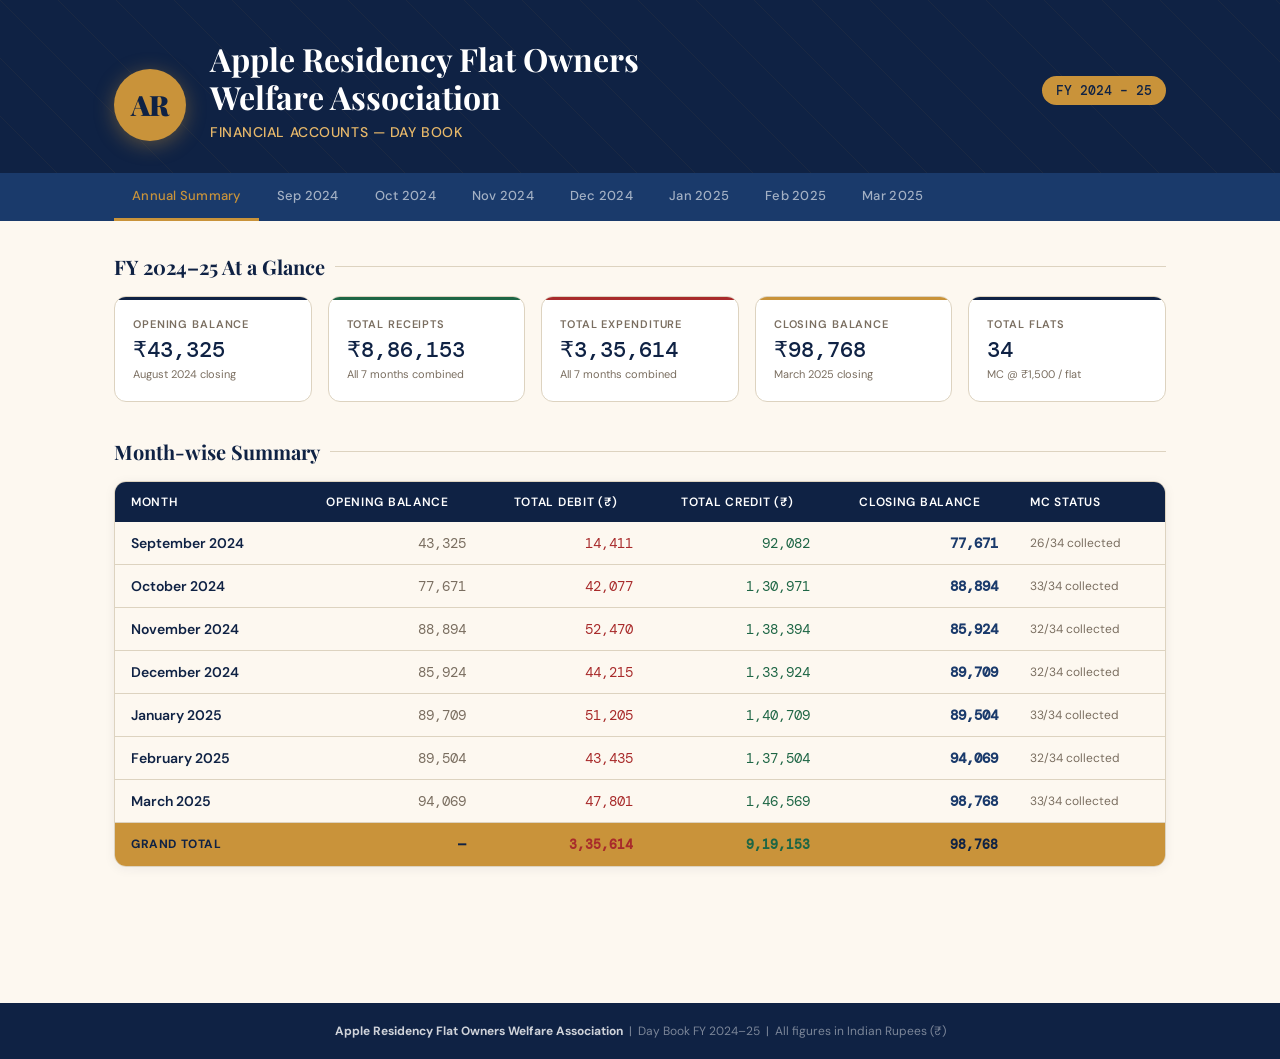
==== daybook.html @ c6ed5d0d "Add files via upload" ====
<!DOCTYPE html>
<html lang="en">
<head>
<meta charset="UTF-8"/>
<meta name="viewport" content="width=device-width, initial-scale=1.0"/>
<title>Apple Residency — Accounts FY 2024–25</title>
<link href="https://fonts.googleapis.com/css2?family=Playfair+Display:wght@700;900&family=DM+Sans:wght@300;400;500;600&family=DM+Mono:wght@400;500&display=swap" rel="stylesheet"/>
<style>
  :root {
    --navy:    #0f2244;
    --navy2:   #1a3a6b;
    --gold:    #c9933a;
    --gold2:   #e8b96a;
    --cream:   #fdf8f0;
    --cream2:  #f5ede0;
    --green:   #1e6645;
    --green-l: #e8f5ee;
    --red:     #a82b2b;
    --red-l:   #fdf0f0;
    --grey:    #f7f5f1;
    --border:  #ddd3c0;
    --text:    #1a1410;
    --muted:   #7a6e60;
  }

  *, *::before, *::after { box-sizing: border-box; margin: 0; padding: 0; }

  body {
    font-family: 'DM Sans', sans-serif;
    background: var(--cream);
    color: var(--text);
    min-height: 100vh;
  }

  /* ── HEADER ── */
  header {
    background: var(--navy);
    padding: 0;
    position: relative;
    overflow: hidden;
  }
  header::before {
    content: '';
    position: absolute; inset: 0;
    background: repeating-linear-gradient(
      45deg,
      transparent, transparent 40px,
      rgba(201,147,58,.06) 40px, rgba(201,147,58,.06) 41px
    );
  }
  .header-inner {
    max-width: 1100px;
    margin: 0 auto;
    padding: 40px 24px 32px;
    position: relative;
    display: flex;
    align-items: flex-end;
    gap: 24px;
  }
  .logo-badge {
    width: 72px; height: 72px; flex-shrink: 0;
    background: var(--gold);
    border-radius: 50%;
    display: flex; align-items: center; justify-content: center;
    font-family: 'Playfair Display', serif;
    font-size: 28px; font-weight: 900;
    color: var(--navy);
    box-shadow: 0 4px 20px rgba(201,147,58,.4);
  }
  .header-text h1 {
    font-family: 'Playfair Display', serif;
    font-size: clamp(20px, 4vw, 32px);
    font-weight: 700;
    color: #fff;
    line-height: 1.2;
  }
  .header-text p {
    color: var(--gold2);
    font-size: 14px;
    font-weight: 500;
    margin-top: 6px;
    letter-spacing: .04em;
    text-transform: uppercase;
  }
  .fy-tag {
    margin-left: auto;
    background: var(--gold);
    color: var(--navy);
    font-family: 'DM Mono', monospace;
    font-size: 13px; font-weight: 500;
    padding: 6px 14px;
    border-radius: 20px;
    white-space: nowrap;
    align-self: center;
  }

  /* ── NAV TABS ── */
  .tab-bar {
    background: var(--navy2);
    overflow-x: auto;
    scrollbar-width: none;
  }
  .tab-bar::-webkit-scrollbar { display: none; }
  .tab-nav {
    max-width: 1100px;
    margin: 0 auto;
    display: flex;
    padding: 0 24px;
    gap: 0;
  }
  .tab-btn {
    font-family: 'DM Sans', sans-serif;
    font-size: 13px; font-weight: 500;
    color: rgba(255,255,255,.6);
    background: none; border: none;
    padding: 14px 18px;
    cursor: pointer;
    white-space: nowrap;
    border-bottom: 3px solid transparent;
    transition: color .2s, border-color .2s;
    letter-spacing: .02em;
  }
  .tab-btn:hover { color: var(--gold2); }
  .tab-btn.active { color: var(--gold); border-bottom-color: var(--gold); }

  /* ── MAIN CONTENT ── */
  main { max-width: 1100px; margin: 0 auto; padding: 32px 24px 60px; }

  /* ── SUMMARY CARDS ── */
  .summary-section { margin-bottom: 36px; }
  .summary-section h2 {
    font-family: 'Playfair Display', serif;
    font-size: 20px; color: var(--navy);
    margin-bottom: 16px;
    display: flex; align-items: center; gap: 10px;
  }
  .summary-section h2::after {
    content: ''; flex: 1; height: 1px; background: var(--border);
  }
  .cards {
    display: grid;
    grid-template-columns: repeat(auto-fit, minmax(180px, 1fr));
    gap: 16px;
  }
  .card {
    background: #fff;
    border: 1px solid var(--border);
    border-radius: 12px;
    padding: 20px 18px;
    position: relative;
    overflow: hidden;
    transition: transform .2s, box-shadow .2s;
  }
  .card:hover { transform: translateY(-2px); box-shadow: 0 8px 24px rgba(15,34,68,.1); }
  .card::before {
    content: '';
    position: absolute; top: 0; left: 0; right: 0;
    height: 3px;
  }
  .card.c-navy::before  { background: var(--navy); }
  .card.c-gold::before  { background: var(--gold); }
  .card.c-green::before { background: var(--green); }
  .card.c-red::before   { background: var(--red); }
  .card-label {
    font-size: 11px; font-weight: 600; letter-spacing: .08em;
    text-transform: uppercase; color: var(--muted);
    margin-bottom: 8px;
  }
  .card-value {
    font-family: 'DM Mono', monospace;
    font-size: 22px; font-weight: 500;
    color: var(--navy);
    line-height: 1;
  }
  .card-sub {
    font-size: 11px; color: var(--muted); margin-top: 6px;
  }

  /* ── MONTH TABLE SECTION ── */
  .month-section { display: none; }
  .month-section.active { display: block; }

  .month-header {
    display: flex; align-items: center; justify-content: space-between;
    flex-wrap: wrap; gap: 12px;
    margin-bottom: 20px;
  }
  .month-header h2 {
    font-family: 'Playfair Display', serif;
    font-size: 22px; color: var(--navy);
  }
  .month-badges { display: flex; gap: 8px; flex-wrap: wrap; }
  .badge {
    font-size: 11px; font-weight: 600; padding: 4px 10px;
    border-radius: 20px; letter-spacing: .04em;
  }
  .badge-green { background: var(--green-l); color: var(--green); }
  .badge-red   { background: var(--red-l);   color: var(--red); }
  .badge-navy  { background: #e8eef8;        color: var(--navy2); }

  /* ── TABLE ── */
  .table-wrap {
    overflow-x: auto;
    border-radius: 12px;
    border: 1px solid var(--border);
    box-shadow: 0 2px 12px rgba(15,34,68,.06);
  }
  table {
    width: 100%; border-collapse: collapse;
    font-size: 13.5px;
  }
  thead tr {
    background: var(--navy);
    color: #fff;
  }
  thead th {
    padding: 12px 14px;
    font-weight: 600; font-size: 12px;
    letter-spacing: .05em; text-transform: uppercase;
    white-space: nowrap;
  }
  thead th:first-child { border-radius: 0; }
  tbody tr { border-bottom: 1px solid var(--border); transition: background .15s; }
  tbody tr:hover { background: var(--grey); }
  tbody tr:last-child { border-bottom: none; }
  tbody td { padding: 10px 14px; vertical-align: middle; }

  .td-date {
    font-family: 'DM Mono', monospace;
    font-size: 12px; color: var(--muted); white-space: nowrap;
  }
  .td-desc { color: var(--text); line-height: 1.4; }
  .td-desc.opening { font-weight: 600; color: var(--navy2); }
  .td-debit  { font-family: 'DM Mono', monospace; color: var(--red);   text-align: right; white-space: nowrap; }
  .td-credit { font-family: 'DM Mono', monospace; color: var(--green); text-align: right; white-space: nowrap; }
  .td-bal    { font-family: 'DM Mono', monospace; font-weight: 600; color: var(--navy); text-align: right; white-space: nowrap; }
  .td-rem    { font-size: 12px; color: var(--muted); }

  .row-opening { background: #eef3fb !important; }
  .row-alt     { background: var(--grey); }

  tfoot tr { background: var(--navy); color: #fff; }
  tfoot td {
    padding: 12px 14px;
    font-weight: 700; font-size: 13px;
    font-family: 'DM Mono', monospace;
    text-align: right;
  }
  tfoot td:first-child { text-align: left; font-family: 'DM Sans', sans-serif; font-size: 12px; letter-spacing: .05em; text-transform: uppercase; }
  tfoot td.tot-debit  { color: #ffb3b3; }
  tfoot td.tot-credit { color: #a8f0c6; }
  tfoot td.tot-bal    { color: var(--gold2); }

  /* ── CLOSING BALANCE PILL ── */
  .closing-strip {
    margin-top: 12px;
    background: var(--navy2);
    border-radius: 10px;
    padding: 14px 20px;
    display: flex; align-items: center; justify-content: space-between;
    flex-wrap: wrap; gap: 10px;
    color: #fff; font-size: 14px; font-weight: 500;
  }
  .closing-strip .amt {
    font-family: 'DM Mono', monospace;
    font-size: 20px; font-weight: 600;
    color: var(--gold2);
  }
  .closing-strip .remarks {
    font-size: 12px; color: rgba(255,255,255,.6);
    max-width: 500px;
  }

  /* ── ANNUAL SUMMARY TABLE ── */
  .summary-table-wrap {
    overflow-x: auto;
    border-radius: 12px;
    border: 1px solid var(--border);
    box-shadow: 0 2px 12px rgba(15,34,68,.06);
    margin-top: 8px;
  }
  .summary-table { width: 100%; border-collapse: collapse; font-size: 14px; }
  .summary-table thead tr { background: var(--navy); color: #fff; }
  .summary-table thead th { padding: 12px 16px; font-size: 12px; letter-spacing: .06em; text-transform: uppercase; white-space: nowrap; }
  .summary-table tbody tr { border-bottom: 1px solid var(--border); }
  .summary-table tbody tr:hover { background: var(--grey); }
  .summary-table tbody td { padding: 12px 16px; }
  .summary-table tfoot tr { background: var(--gold); }
  .summary-table tfoot td { padding: 13px 16px; font-weight: 700; color: var(--navy); font-family: 'DM Mono', monospace; }
  .summary-table tfoot td:first-child { font-family: 'DM Sans', sans-serif; }
  .mn { font-weight: 600; color: var(--navy); }
  .mo { font-family: 'DM Mono', monospace; color: var(--muted); text-align: right; }
  .md { font-family: 'DM Mono', monospace; color: var(--red);   text-align: right; }
  .mc { font-family: 'DM Mono', monospace; color: var(--green); text-align: right; }
  .mb { font-family: 'DM Mono', monospace; font-weight: 700; color: var(--navy2); text-align: right; }

  /* ── FOOTER ── */
  footer {
    background: var(--navy);
    color: rgba(255,255,255,.45);
    text-align: center;
    font-size: 12px;
    padding: 20px;
    margin-top: 40px;
  }
  footer strong { color: rgba(255,255,255,.8); }

  @media (max-width: 600px) {
    .header-inner { flex-wrap: wrap; }
    .fy-tag { margin-left: 0; }
    thead th, tbody td { font-size: 12px; padding: 8px 10px; }
  }
</style>
</head>
<body>

<!-- HEADER -->
<header>
  <div class="header-inner">
    <div class="logo-badge">AR</div>
    <div class="header-text">
      <h1>Apple Residency Flat Owners<br>Welfare Association</h1>
      <p>Financial Accounts — Day Book</p>
    </div>
    <div class="fy-tag">FY 2024 – 25</div>
  </div>
</header>

<!-- TAB BAR -->
<div class="tab-bar">
  <div class="tab-nav">
    <button class="tab-btn active" onclick="showTab('summary')">Annual Summary</button>
    <button class="tab-btn" onclick="showTab('sep')">Sep 2024</button>
    <button class="tab-btn" onclick="showTab('oct')">Oct 2024</button>
    <button class="tab-btn" onclick="showTab('nov')">Nov 2024</button>
    <button class="tab-btn" onclick="showTab('dec')">Dec 2024</button>
    <button class="tab-btn" onclick="showTab('jan')">Jan 2025</button>
    <button class="tab-btn" onclick="showTab('feb')">Feb 2025</button>
    <button class="tab-btn" onclick="showTab('mar')">Mar 2025</button>
  </div>
</div>

<main>

<!-- ═══════════════════ ANNUAL SUMMARY TAB ═══════════════════ -->
<div id="tab-summary" class="month-section active">

  <div class="summary-section">
    <h2>FY 2024–25 At a Glance</h2>
    <div class="cards">
      <div class="card c-navy">
        <div class="card-label">Opening Balance</div>
        <div class="card-value">₹43,325</div>
        <div class="card-sub">August 2024 closing</div>
      </div>
      <div class="card c-green">
        <div class="card-label">Total Receipts</div>
        <div class="card-value">₹8,86,153</div>
        <div class="card-sub">All 7 months combined</div>
      </div>
      <div class="card c-red">
        <div class="card-label">Total Expenditure</div>
        <div class="card-value">₹3,35,614</div>
        <div class="card-sub">All 7 months combined</div>
      </div>
      <div class="card c-gold">
        <div class="card-label">Closing Balance</div>
        <div class="card-value">₹98,768</div>
        <div class="card-sub">March 2025 closing</div>
      </div>
      <div class="card c-navy">
        <div class="card-label">Total Flats</div>
        <div class="card-value">34</div>
        <div class="card-sub">MC @ ₹1,500 / flat</div>
      </div>
    </div>
  </div>

  <div class="summary-section">
    <h2>Month-wise Summary</h2>
    <div class="summary-table-wrap">
      <table class="summary-table">
        <thead>
          <tr>
            <th style="text-align:left">Month</th>
            <th>Opening Balance</th>
            <th>Total Debit (₹)</th>
            <th>Total Credit (₹)</th>
            <th>Closing Balance</th>
            <th style="text-align:left">MC Status</th>
          </tr>
        </thead>
        <tbody>
          <tr><td class="mn">September 2024</td><td class="mo">43,325</td><td class="md">14,411</td><td class="mc">92,082</td><td class="mb">77,671</td><td style="font-size:12px;color:var(--muted)">26/34 collected</td></tr>
          <tr><td class="mn">October 2024</td>  <td class="mo">77,671</td><td class="md">42,077</td><td class="mc">1,30,971</td><td class="mb">88,894</td><td style="font-size:12px;color:var(--muted)">33/34 collected</td></tr>
          <tr><td class="mn">November 2024</td> <td class="mo">88,894</td><td class="md">52,470</td><td class="mc">1,38,394</td><td class="mb">85,924</td><td style="font-size:12px;color:var(--muted)">32/34 collected</td></tr>
          <tr><td class="mn">December 2024</td> <td class="mo">85,924</td><td class="md">44,215</td><td class="mc">1,33,924</td><td class="mb">89,709</td><td style="font-size:12px;color:var(--muted)">32/34 collected</td></tr>
          <tr><td class="mn">January 2025</td>  <td class="mo">89,709</td><td class="md">51,205</td><td class="mc">1,40,709</td><td class="mb">89,504</td><td style="font-size:12px;color:var(--muted)">33/34 collected</td></tr>
          <tr><td class="mn">February 2025</td> <td class="mo">89,504</td><td class="md">43,435</td><td class="mc">1,37,504</td><td class="mb">94,069</td><td style="font-size:12px;color:var(--muted)">32/34 collected</td></tr>
          <tr><td class="mn">March 2025</td>    <td class="mo">94,069</td><td class="md">47,801</td><td class="mc">1,46,569</td><td class="mb">98,768</td><td style="font-size:12px;color:var(--muted)">33/34 collected</td></tr>
        </tbody>
        <tfoot>
          <tr>
            <td style="font-family:'DM Sans',sans-serif;font-weight:700;color:var(--navy)">Grand Total</td>
            <td style="text-align:right">—</td>
            <td style="text-align:right;color:var(--red)">3,35,614</td>
            <td style="text-align:right;color:var(--green)">9,19,153</td>
            <td style="text-align:right;color:var(--navy)">98,768</td>
            <td></td>
          </tr>
        </tfoot>
      </table>
    </div>
  </div>
</div>

<!-- ═══════════════════ SEPTEMBER 2024 ═══════════════════ -->
<div id="tab-sep" class="month-section">
  <div class="month-header">
    <h2>September 2024</h2>
    <div class="month-badges">
      <span class="badge badge-navy">34 Flats</span>
      <span class="badge badge-green">MC Collected: 26</span>
      <span class="badge badge-red">Pending: A1, B5, G4</span>
    </div>
  </div>
  <div class="table-wrap"><table>
    <thead><tr><th>Date</th><th style="text-align:left">Description</th><th>Debit (₹)</th><th>Credit (₹)</th><th>Balance (₹)</th><th style="text-align:left">Remarks</th></tr></thead>
    <tbody>
      <tr class="row-opening"><td class="td-date">—</td><td class="td-desc opening">Aug 24 Closing &amp; Sep 24 Opening Balance</td><td class="td-debit">—</td><td class="td-credit">43,325</td><td class="td-bal">43,325</td><td class="td-rem">Opening b/f</td></tr>
      <tr><td class="td-date">04-Sep-24</td><td class="td-desc">SEPT.24 MC Collected — 26 Flats × ₹1,500</td><td class="td-debit">—</td><td class="td-credit">39,000</td><td class="td-bal">82,325</td><td class="td-rem">MC Collection</td></tr>
      <tr class="row-alt"><td class="td-date">05-Sep-24</td><td class="td-desc">Apartment cleaning maid salary paid</td><td class="td-debit">600</td><td class="td-credit">—</td><td class="td-bal">81,725</td><td class="td-rem"></td></tr>
      <tr><td class="td-date">13-Sep-24</td><td class="td-desc">Apartment cleaning maid salary paid</td><td class="td-debit">600</td><td class="td-credit">—</td><td class="td-bal">81,125</td><td class="td-rem"></td></tr>
      <tr class="row-alt"><td class="td-date">13-Sep-24</td><td class="td-desc">Cleaning materials purchased bill</td><td class="td-debit">126</td><td class="td-credit">—</td><td class="td-bal">80,999</td><td class="td-rem"></td></tr>
      <tr><td class="td-date">15-Sep-24</td><td class="td-desc">Stationary items purchased bill</td><td class="td-debit">66</td><td class="td-credit">—</td><td class="td-bal">80,933</td><td class="td-rem"></td></tr>
      <tr class="row-alt"><td class="td-date">15-Sep-24</td><td class="td-desc">Water Tank (sump) cleaning work exp</td><td class="td-debit">2,800</td><td class="td-credit">—</td><td class="td-bal">78,133</td><td class="td-rem"></td></tr>
      <tr><td class="td-date">17-Sep-24</td><td class="td-desc">LIFT — AMC from A1-Shahana receipt</td><td class="td-debit">—</td><td class="td-credit">1,200</td><td class="td-bal">79,333</td><td class="td-rem">Receipt</td></tr>
      <tr class="row-alt"><td class="td-date">18-Sep-24</td><td class="td-desc">Cleaning materials purchased bill</td><td class="td-debit">762</td><td class="td-credit">—</td><td class="td-bal">78,571</td><td class="td-rem"></td></tr>
      <tr><td class="td-date">23-Sep-24</td><td class="td-desc">Apartment cleaning maid salary paid</td><td class="td-debit">600</td><td class="td-credit">—</td><td class="td-bal">77,971</td><td class="td-rem"></td></tr>
      <tr class="row-alt"><td class="td-date">25-Sep-24</td><td class="td-desc">Stationary items purchased bill</td><td class="td-debit">300</td><td class="td-credit">—</td><td class="td-bal">77,671</td><td class="td-rem"></td></tr>
      <tr><td class="td-date">25-Sep-24</td><td class="td-desc">Common EB charges paid by Balaguru</td><td class="td-debit">8,557</td><td class="td-credit">—</td><td class="td-bal">69,114</td><td class="td-rem">EB Bill</td></tr>
      <tr class="row-alt"><td class="td-date">25-Sep-24</td><td class="td-desc">Amount credited through Balaguru (EB bill)</td><td class="td-debit">—</td><td class="td-credit">8,557</td><td class="td-bal">77,671</td><td class="td-rem">Adjustment</td></tr>
    </tbody>
    <tfoot><tr><td>Total</td><td></td><td class="tot-debit">14,411</td><td class="tot-credit">92,082</td><td class="tot-bal">77,671</td><td></td></tr></tfoot>
  </table></div>
  <div class="closing-strip">
    <div><span>Closing Balance — September 2024</span><br><span class="remarks">Balaguru controls 5 flats (adjusted). MC pending: A1-Siddiqui Shahanz, B5-Balraj, G4-Siva</span></div>
    <div class="amt">₹77,671</div>
  </div>
</div>

<!-- ═══════════════════ OCTOBER 2024 ═══════════════════ -->
<div id="tab-oct" class="month-section">
  <div class="month-header">
    <h2>October 2024</h2>
    <div class="month-badges">
      <span class="badge badge-navy">34 Flats</span>
      <span class="badge badge-green">MC Collected: 33</span>
      <span class="badge badge-red">Pending: B5-Balraj</span>
    </div>
  </div>
  <div class="table-wrap"><table>
    <thead><tr><th>Date</th><th style="text-align:left">Description</th><th>Debit (₹)</th><th>Credit (₹)</th><th>Balance (₹)</th><th style="text-align:left">Remarks</th></tr></thead>
    <tbody>
      <tr class="row-opening"><td class="td-date">—</td><td class="td-desc opening">Sep 24 Closing &amp; Oct 24 Opening Balance</td><td class="td-debit">—</td><td class="td-credit">77,671</td><td class="td-bal">77,671</td><td class="td-rem">Opening b/f</td></tr>
      <tr><td class="td-date">28-Sep-24</td><td class="td-desc">A1-Shahanaz Bal MC 800+1500+1500</td><td class="td-debit">—</td><td class="td-credit">3,800</td><td class="td-bal">81,471</td><td class="td-rem">Balance + Oct MC</td></tr>
      <tr class="row-alt"><td class="td-date">28-Sep-24</td><td class="td-desc">Cleaning Maid salary (weekly)</td><td class="td-debit">600</td><td class="td-credit">—</td><td class="td-bal">80,871</td><td></td></tr>
      <tr><td class="td-date">30-Sep-24</td><td class="td-desc">Garbage Cleaning Tips</td><td class="td-debit">600</td><td class="td-credit">—</td><td class="td-bal">80,271</td><td></td></tr>
      <tr class="row-alt"><td class="td-date">03-Oct-24</td><td class="td-desc">Stationary purchase bill</td><td class="td-debit">50</td><td class="td-credit">—</td><td class="td-bal">80,221</td><td></td></tr>
      <tr><td class="td-date">03-Oct-24</td><td class="td-desc">Cleaning Maid salary (weekly)</td><td class="td-debit">600</td><td class="td-credit">—</td><td class="td-bal">79,621</td><td></td></tr>
      <tr class="row-alt"><td class="td-date">04-Oct-24</td><td class="td-desc">Mab Cleaning work</td><td class="td-debit">600</td><td class="td-credit">—</td><td class="td-bal">79,021</td><td></td></tr>
      <tr><td class="td-date">05-Oct-24</td><td class="td-desc">Security salary (OPEN EYE)</td><td class="td-debit">24,780</td><td class="td-credit">—</td><td class="td-bal">54,241</td><td class="td-rem">Sep security</td></tr>
      <tr class="row-alt"><td class="td-date">11-Oct-24</td><td class="td-desc">Cleaning Maid salary (weekly)</td><td class="td-debit">600</td><td class="td-credit">—</td><td class="td-bal">53,641</td><td></td></tr>
      <tr><td class="td-date">11-Oct-24</td><td class="td-desc">Xerox copies bill</td><td class="td-debit">47</td><td class="td-credit">—</td><td class="td-bal">53,594</td><td></td></tr>
      <tr class="row-alt"><td class="td-date">12-Oct-24</td><td class="td-desc">MC — October 24 Collected (33 × ₹1,500)</td><td class="td-debit">—</td><td class="td-credit">49,500</td><td class="td-bal">1,03,094</td><td class="td-rem">MC Collection</td></tr>
      <tr><td class="td-date">15-Oct-24</td><td class="td-desc">Kaveri Water sump cleaning work exp</td><td class="td-debit">2,500</td><td class="td-credit">—</td><td class="td-bal">1,00,594</td><td></td></tr>
      <tr class="row-alt"><td class="td-date">18-Oct-24</td><td class="td-desc">Bonus — Garbage cleaners</td><td class="td-debit">500</td><td class="td-credit">—</td><td class="td-bal">1,00,094</td><td class="td-rem">Diwali bonus</td></tr>
      <tr><td class="td-date">18-Oct-24</td><td class="td-desc">Bonus — Cleaning maid</td><td class="td-debit">500</td><td class="td-credit">—</td><td class="td-bal">99,594</td><td class="td-rem">Diwali bonus</td></tr>
      <tr class="row-alt"><td class="td-date">18-Oct-24</td><td class="td-desc">Bonus — Kavery water metromen</td><td class="td-debit">500</td><td class="td-credit">—</td><td class="td-bal">99,094</td><td class="td-rem">Diwali bonus</td></tr>
      <tr><td class="td-date">18-Oct-24</td><td class="td-desc">Bonus — Security 2 persons</td><td class="td-debit">1,000</td><td class="td-credit">—</td><td class="td-bal">98,094</td><td class="td-rem">Diwali bonus</td></tr>
      <tr class="row-alt"><td class="td-date">18-Oct-24</td><td class="td-desc">Cleaning Maid salary (weekly)</td><td class="td-debit">600</td><td class="td-credit">—</td><td class="td-bal">97,494</td><td></td></tr>
      <tr><td class="td-date">23-Oct-24</td><td class="td-desc">Septic Tank cleaning Lorry charge 4-times</td><td class="td-debit">5,000</td><td class="td-credit">—</td><td class="td-bal">92,494</td><td></td></tr>
      <tr class="row-alt"><td class="td-date">25-Oct-24</td><td class="td-desc">LIFT Battery 4 Nos bill (4 × ₹900)</td><td class="td-debit">3,600</td><td class="td-credit">—</td><td class="td-bal">88,894</td><td></td></tr>
    </tbody>
    <tfoot><tr><td>Total</td><td></td><td class="tot-debit">42,077</td><td class="tot-credit">1,30,971</td><td class="tot-bal">88,894</td><td></td></tr></tfoot>
  </table></div>
  <div class="closing-strip">
    <div><span>Closing Balance — October 2024</span><br><span class="remarks">MC Pending: B5-Balraj only</span></div>
    <div class="amt">₹88,894</div>
  </div>
</div>

<!-- ═══════════════════ NOVEMBER 2024 ═══════════════════ -->
<div id="tab-nov" class="month-section">
  <div class="month-header">
    <h2>November 2024</h2>
    <div class="month-badges">
      <span class="badge badge-navy">34 Flats</span>
      <span class="badge badge-green">MC Collected: 32</span>
      <span class="badge badge-red">Pending: B5-Balraj + 1</span>
    </div>
  </div>
  <div class="table-wrap"><table>
    <thead><tr><th>Date</th><th style="text-align:left">Description</th><th>Debit (₹)</th><th>Credit (₹)</th><th>Balance (₹)</th><th style="text-align:left">Remarks</th></tr></thead>
    <tbody>
      <tr class="row-opening"><td class="td-date">—</td><td class="td-desc opening">Oct 24 Closing &amp; Nov 24 Opening Balance</td><td class="td-debit">—</td><td class="td-credit">88,894</td><td class="td-bal">88,894</td><td class="td-rem">Opening b/f</td></tr>
      <tr><td class="td-date">—</td><td class="td-desc">Generator Service bill</td><td class="td-debit">4,330</td><td class="td-credit">—</td><td class="td-bal">84,564</td><td></td></tr>
      <tr class="row-alt"><td class="td-date">28-Oct-24</td><td class="td-desc">Cleaning work maid salary</td><td class="td-debit">600</td><td class="td-credit">—</td><td class="td-bal">83,964</td><td></td></tr>
      <tr><td class="td-date">29-Oct-24</td><td class="td-desc">Mob Cleaning work</td><td class="td-debit">500</td><td class="td-credit">—</td><td class="td-bal">83,464</td><td></td></tr>
      <tr class="row-alt"><td class="td-date">29-Oct-24</td><td class="td-desc">Water Motor Condenser changing</td><td class="td-debit">800</td><td class="td-credit">—</td><td class="td-bal">82,664</td><td></td></tr>
      <tr><td class="td-date">01-Nov-24</td><td class="td-desc">EB Lineman — EB fault attended tips</td><td class="td-debit">400</td><td class="td-credit">—</td><td class="td-bal">82,264</td><td></td></tr>
      <tr class="row-alt"><td class="td-date">02-Nov-24</td><td class="td-desc">Cleaning work maid salary</td><td class="td-debit">600</td><td class="td-credit">—</td><td class="td-bal">81,664</td><td></td></tr>
      <tr><td class="td-date">07-Nov-24</td><td class="td-desc">MC — NOV 24 Collected (32 flats × ₹1,500)</td><td class="td-debit">—</td><td class="td-credit">49,500</td><td class="td-bal">1,31,164</td><td class="td-rem">MC Collection</td></tr>
      <tr class="row-alt"><td class="td-date">07-Nov-24</td><td class="td-desc">CCTV Adaptor &amp; Labour paid</td><td class="td-debit">1,850</td><td class="td-credit">—</td><td class="td-bal">1,29,314</td><td></td></tr>
      <tr><td class="td-date">08-Nov-24</td><td class="td-desc">Septic Tank Cleaning Lorry charges paid</td><td class="td-debit">5,000</td><td class="td-credit">—</td><td class="td-bal">1,24,314</td><td></td></tr>
      <tr class="row-alt"><td class="td-date">08-Nov-24</td><td class="td-desc">Cleaning work maid salary</td><td class="td-debit">600</td><td class="td-credit">—</td><td class="td-bal">1,23,714</td><td></td></tr>
      <tr><td class="td-date">10-Nov-24</td><td class="td-desc">Garbage Cleaning Metromen</td><td class="td-debit">600</td><td class="td-credit">—</td><td class="td-bal">1,23,114</td><td></td></tr>
      <tr class="row-alt"><td class="td-date">14-Nov-24</td><td class="td-desc">Security service charge (Open Eye)</td><td class="td-debit">24,780</td><td class="td-credit">—</td><td class="td-bal">98,334</td><td class="td-rem">Oct security</td></tr>
      <tr><td class="td-date">15-Nov-24</td><td class="td-desc">Cleaning work maid salary</td><td class="td-debit">600</td><td class="td-credit">—</td><td class="td-bal">97,734</td><td></td></tr>
      <tr class="row-alt"><td class="td-date">16-Nov-24</td><td class="td-desc">LIFT Carpet Purchased</td><td class="td-debit">1,000</td><td class="td-credit">—</td><td class="td-bal">96,734</td><td></td></tr>
      <tr><td class="td-date">20-Nov-24</td><td class="td-desc">Cleaning work maid salary</td><td class="td-debit">600</td><td class="td-credit">—</td><td class="td-bal">96,134</td><td></td></tr>
      <tr class="row-alt"><td class="td-date">20-Nov-24</td><td class="td-desc">Common EB bill paid</td><td class="td-debit">8,210</td><td class="td-credit">—</td><td class="td-bal">87,924</td><td class="td-rem">EB Bill</td></tr>
      <tr><td class="td-date">22-Nov-24</td><td class="td-desc">Apartment Frontside Bushes cleaning exp</td><td class="td-debit">2,000</td><td class="td-credit">—</td><td class="td-bal">85,924</td><td></td></tr>
    </tbody>
    <tfoot><tr><td>Total</td><td></td><td class="tot-debit">52,470</td><td class="tot-credit">1,38,394</td><td class="tot-bal">85,924</td><td></td></tr></tfoot>
  </table></div>
  <div class="closing-strip">
    <div><span>Closing Balance — November 2024</span><br><span class="remarks">MC Pending: B5-Balraj + 1 unidentified flat</span></div>
    <div class="amt">₹85,924</div>
  </div>
</div>

<!-- ═══════════════════ DECEMBER 2024 ═══════════════════ -->
<div id="tab-dec" class="month-section">
  <div class="month-header">
    <h2>December 2024</h2>
    <div class="month-badges">
      <span class="badge badge-navy">34 Flats</span>
      <span class="badge badge-green">MC Collected: 32</span>
      <span class="badge badge-red">Pending: B5-Balraj, G5-Siva</span>
    </div>
  </div>
  <div class="table-wrap"><table>
    <thead><tr><th>Date</th><th style="text-align:left">Description</th><th>Debit (₹)</th><th>Credit (₹)</th><th>Balance (₹)</th><th style="text-align:left">Remarks</th></tr></thead>
    <tbody>
      <tr class="row-opening"><td class="td-date">—</td><td class="td-desc opening">Nov 24 Closing &amp; Dec 24 Opening Balance</td><td class="td-debit">—</td><td class="td-credit">85,924</td><td class="td-bal">85,924</td><td class="td-rem">Opening b/f</td></tr>
      <tr><td class="td-date">29-Nov-24</td><td class="td-desc">Septic Tank cleaning Lorry charges paid</td><td class="td-debit">5,000</td><td class="td-credit">—</td><td class="td-bal">80,924</td><td></td></tr>
      <tr class="row-alt"><td class="td-date">01-Dec-24</td><td class="td-desc">Garbage Cleaning Metromen tips</td><td class="td-debit">600</td><td class="td-credit">—</td><td class="td-bal">80,324</td><td></td></tr>
      <tr><td class="td-date">03-Dec-24</td><td class="td-desc">Cleaning maid weekly salary paid</td><td class="td-debit">600</td><td class="td-credit">—</td><td class="td-bal">79,724</td><td></td></tr>
      <tr class="row-alt"><td class="td-date">05-Dec-24</td><td class="td-desc">Ladder purchased (stock items)</td><td class="td-debit">5,759</td><td class="td-credit">—</td><td class="td-bal">73,965</td><td class="td-rem">Asset purchase</td></tr>
      <tr><td class="td-date">06-Dec-24</td><td class="td-desc">Security staff salary (old)</td><td class="td-debit">17,500</td><td class="td-credit">—</td><td class="td-bal">56,465</td><td class="td-rem">Previous balance</td></tr>
      <tr class="row-alt"><td class="td-date">06-Dec-24</td><td class="td-desc">Sai Pandi Security services</td><td class="td-debit">7,000</td><td class="td-credit">—</td><td class="td-bal">49,465</td><td></td></tr>
      <tr><td class="td-date">07-Dec-24</td><td class="td-desc">Cleaning maid weekly salary paid</td><td class="td-debit">600</td><td class="td-credit">—</td><td class="td-bal">48,865</td><td></td></tr>
      <tr class="row-alt"><td class="td-date">08-Dec-24</td><td class="td-desc">MC — DEC 24 collected (32 × ₹1,500)</td><td class="td-debit">—</td><td class="td-credit">48,000</td><td class="td-bal">96,865</td><td class="td-rem">MC Collection</td></tr>
      <tr><td class="td-date">19-Dec-24</td><td class="td-desc">Cleaning maid weekly salary paid</td><td class="td-debit">600</td><td class="td-credit">—</td><td class="td-bal">96,265</td><td></td></tr>
      <tr class="row-alt"><td class="td-date">20-Dec-24</td><td class="td-desc">Septic Tank cleaning Lorry charges paid</td><td class="td-debit">5,000</td><td class="td-credit">—</td><td class="td-bal">91,265</td><td></td></tr>
      <tr><td class="td-date">20-Dec-24</td><td class="td-desc">Misc. Expenses</td><td class="td-debit">200</td><td class="td-credit">—</td><td class="td-bal">91,065</td><td></td></tr>
      <tr class="row-alt"><td class="td-date">26-Dec-24</td><td class="td-desc">Cleaning maid weekly salary paid</td><td class="td-debit">600</td><td class="td-credit">—</td><td class="td-bal">90,465</td><td></td></tr>
      <tr><td class="td-date">27-Dec-24</td><td class="td-desc">Apartment Back yard cleaning work exp</td><td class="td-debit">700</td><td class="td-credit">—</td><td class="td-bal">89,765</td><td></td></tr>
      <tr class="row-alt"><td class="td-date">27-Dec-24</td><td class="td-desc">Stationary purchase bill</td><td class="td-debit">56</td><td class="td-credit">—</td><td class="td-bal">89,709</td><td></td></tr>
    </tbody>
    <tfoot><tr><td>Total</td><td></td><td class="tot-debit">44,215</td><td class="tot-credit">1,33,924</td><td class="tot-bal">89,709</td><td></td></tr></tfoot>
  </table></div>
  <div class="closing-strip">
    <div><span>Closing Balance — December 2024</span><br><span class="remarks">Pending: B5-Balraj, G5-Siva</span></div>
    <div class="amt">₹89,709</div>
  </div>
</div>

<!-- ═══════════════════ JANUARY 2025 ═══════════════════ -->
<div id="tab-jan" class="month-section">
  <div class="month-header">
    <h2>January 2025</h2>
    <div class="month-badges">
      <span class="badge badge-navy">34 Flats</span>
      <span class="badge badge-green">MC Collected: 33</span>
      <span class="badge badge-green">G4-Siva Dec Balance Received</span>
    </div>
  </div>
  <div class="table-wrap"><table>
    <thead><tr><th>Date</th><th style="text-align:left">Description</th><th>Debit (₹)</th><th>Credit (₹)</th><th>Balance (₹)</th><th style="text-align:left">Remarks</th></tr></thead>
    <tbody>
      <tr class="row-opening"><td class="td-date">—</td><td class="td-desc opening">Dec 2024 Closing &amp; Jan 2025 Opening Balance</td><td class="td-debit">—</td><td class="td-credit">89,709</td><td class="td-bal">89,709</td><td class="td-rem">Opening b/f</td></tr>
      <tr><td class="td-date">01-Jan-25</td><td class="td-desc">Cleaning work maid weekly salary paid</td><td class="td-debit">600</td><td class="td-credit">—</td><td class="td-bal">89,109</td><td></td></tr>
      <tr class="row-alt"><td class="td-date">02-Jan-25</td><td class="td-desc">Garbage cleaning metro men tips paid</td><td class="td-debit">600</td><td class="td-credit">—</td><td class="td-bal">88,509</td><td></td></tr>
      <tr><td class="td-date">04-Jan-25</td><td class="td-desc">Sai Pondy Security service person salary</td><td class="td-debit">21,000</td><td class="td-credit">—</td><td class="td-bal">67,509</td><td class="td-rem">Dec salary</td></tr>
      <tr class="row-alt"><td class="td-date">08-Jan-25</td><td class="td-desc">Cleaning work maid weekly salary paid</td><td class="td-debit">600</td><td class="td-credit">—</td><td class="td-bal">66,909</td><td></td></tr>
      <tr><td class="td-date">11-Jan-25</td><td class="td-desc">Common — EB bill paid</td><td class="td-debit">8,620</td><td class="td-credit">—</td><td class="td-bal">58,289</td><td class="td-rem">EB Bill</td></tr>
      <tr class="row-alt"><td class="td-date">12-Jan-25</td><td class="td-desc">MC JAN 25 collected — 33 × ₹1,500</td><td class="td-debit">—</td><td class="td-credit">49,500</td><td class="td-bal">1,07,789</td><td class="td-rem">MC Collection</td></tr>
      <tr><td class="td-date">12-Jan-25</td><td class="td-desc">G4 SIVA DEC 25 MC Balance received</td><td class="td-debit">—</td><td class="td-credit">1,500</td><td class="td-bal">1,09,289</td><td class="td-rem">Balance received</td></tr>
      <tr class="row-alt"><td class="td-date">13-Jan-25</td><td class="td-desc">Septic tank cleaning lorry charges paid</td><td class="td-debit">5,000</td><td class="td-credit">—</td><td class="td-bal">1,04,289</td><td></td></tr>
      <tr><td class="td-date">14-Jan-25</td><td class="td-desc">Cleaning work maid weekly salary paid</td><td class="td-debit">600</td><td class="td-credit">—</td><td class="td-bal">1,03,689</td><td></td></tr>
      <tr class="row-alt"><td class="td-date">—</td><td class="td-desc">Main Gate work</td><td class="td-debit">75</td><td class="td-credit">—</td><td class="td-bal">1,03,614</td><td></td></tr>
      <tr><td class="td-date">17-Jan-25</td><td class="td-desc">Cleaning maid weekly salary &amp; broom paid</td><td class="td-debit">645</td><td class="td-credit">—</td><td class="td-bal">1,02,969</td><td></td></tr>
      <tr class="row-alt"><td class="td-date">21-Jan-25</td><td class="td-desc">New Monitor</td><td class="td-debit">3,800</td><td class="td-credit">—</td><td class="td-bal">99,169</td><td class="td-rem">Asset purchase</td></tr>
      <tr><td class="td-date">—</td><td class="td-desc">Service charges paid</td><td class="td-debit">2,300</td><td class="td-credit">—</td><td class="td-bal">96,869</td><td></td></tr>
      <tr class="row-alt"><td class="td-date">21-Jan-25</td><td class="td-desc">Front Area cleaning charges paid</td><td class="td-debit">500</td><td class="td-credit">—</td><td class="td-bal">96,369</td><td></td></tr>
      <tr><td class="td-date">23-Jan-25</td><td class="td-desc">(Kurinji) Brooms purchased</td><td class="td-debit">165</td><td class="td-credit">—</td><td class="td-bal">96,204</td><td></td></tr>
      <tr class="row-alt"><td class="td-date">24-Jan-25</td><td class="td-desc">Septic tank cleaning lorry charges paid</td><td class="td-debit">5,000</td><td class="td-credit">—</td><td class="td-bal">91,204</td><td></td></tr>
      <tr><td class="td-date">24-Jan-25</td><td class="td-desc">Common Area Light Fixing charges</td><td class="td-debit">1,000</td><td class="td-credit">—</td><td class="td-bal">90,204</td><td></td></tr>
      <tr class="row-alt"><td class="td-date">24-Jan-25</td><td class="td-desc">Miscellaneous</td><td class="td-debit">100</td><td class="td-credit">—</td><td class="td-bal">90,104</td><td></td></tr>
      <tr><td class="td-date">23-Jan-25</td><td class="td-desc">Cleaning work maid weekly salary paid</td><td class="td-debit">600</td><td class="td-credit">—</td><td class="td-bal">89,504</td><td></td></tr>
    </tbody>
    <tfoot><tr><td>Total</td><td></td><td class="tot-debit">51,205</td><td class="tot-credit">1,40,709</td><td class="tot-bal">89,504</td><td></td></tr></tfoot>
  </table></div>
  <div class="closing-strip">
    <div><span>Closing Balance — January 2025</span></div>
    <div class="amt">₹89,504</div>
  </div>
</div>

<!-- ═══════════════════ FEBRUARY 2025 ═══════════════════ -->
<div id="tab-feb" class="month-section">
  <div class="month-header">
    <h2>February 2025</h2>
    <div class="month-badges">
      <span class="badge badge-navy">34 Flats</span>
      <span class="badge badge-green">MC Collected: 32</span>
    </div>
  </div>
  <div class="table-wrap"><table>
    <thead><tr><th>Date</th><th style="text-align:left">Description</th><th>Debit (₹)</th><th>Credit (₹)</th><th>Balance (₹)</th><th style="text-align:left">Remarks</th></tr></thead>
    <tbody>
      <tr class="row-opening"><td class="td-date">—</td><td class="td-desc opening">January 2025 Closing Balance</td><td class="td-debit">—</td><td class="td-credit">89,504</td><td class="td-bal">89,504</td><td class="td-rem">Opening b/f</td></tr>
      <tr><td class="td-date">01-Feb-25</td><td class="td-desc">Cleaning work maid salary paid</td><td class="td-debit">600</td><td class="td-credit">—</td><td class="td-bal">88,904</td><td></td></tr>
      <tr class="row-alt"><td class="td-date">03-Feb-25</td><td class="td-desc">Garbage Cleaning Metromen tips</td><td class="td-debit">600</td><td class="td-credit">—</td><td class="td-bal">88,304</td><td></td></tr>
      <tr><td class="td-date">04-Feb-25</td><td class="td-desc">Gen.set Diesel purchased</td><td class="td-debit">1,750</td><td class="td-credit">—</td><td class="td-bal">86,554</td><td></td></tr>
      <tr class="row-alt"><td class="td-date">08-Feb-25</td><td class="td-desc">FEB 25 MC collected (32 × ₹1,500)</td><td class="td-debit">—</td><td class="td-credit">48,000</td><td class="td-bal">1,34,554</td><td class="td-rem">MC Collection</td></tr>
      <tr><td class="td-date">10-Feb-25</td><td class="td-desc">Septic tank Cleaning lorry charges paid</td><td class="td-debit">5,000</td><td class="td-credit">—</td><td class="td-bal">1,29,554</td><td></td></tr>
      <tr class="row-alt"><td class="td-date">10-Feb-25</td><td class="td-desc">Cleaning work maid salary paid</td><td class="td-debit">600</td><td class="td-credit">—</td><td class="td-bal">1,28,954</td><td></td></tr>
      <tr><td class="td-date">11-Feb-25</td><td class="td-desc">Grill work Front Gate</td><td class="td-debit">3,500</td><td class="td-credit">—</td><td class="td-bal">1,25,454</td><td></td></tr>
      <tr class="row-alt"><td class="td-date">17-Feb-25</td><td class="td-desc">Bulbs 4 Nos purchased</td><td class="td-debit">200</td><td class="td-credit">—</td><td class="td-bal">1,25,254</td><td></td></tr>
      <tr><td class="td-date">17-Feb-25</td><td class="td-desc">Cleaning work maid salary paid</td><td class="td-debit">600</td><td class="td-credit">—</td><td class="td-bal">1,24,654</td><td></td></tr>
      <tr class="row-alt"><td class="td-date">19-Feb-25</td><td class="td-desc">Chain — Gate</td><td class="td-debit">45</td><td class="td-credit">—</td><td class="td-bal">1,24,609</td><td></td></tr>
      <tr><td class="td-date">24-Feb-25</td><td class="td-desc">Septic tank Cleaning lorry charges paid</td><td class="td-debit">5,000</td><td class="td-credit">—</td><td class="td-bal">1,19,609</td><td></td></tr>
      <tr class="row-alt"><td class="td-date">25-Feb-25</td><td class="td-desc">Sai Pandy Security services salary — JAN 25</td><td class="td-debit">21,000</td><td class="td-credit">—</td><td class="td-bal">98,609</td><td class="td-rem">Jan salary</td></tr>
      <tr><td class="td-date">25-Feb-25</td><td class="td-desc">Internal &amp; Land line connection</td><td class="td-debit">4,040</td><td class="td-credit">—</td><td class="td-bal">94,569</td><td></td></tr>
      <tr class="row-alt"><td class="td-date">—</td><td class="td-desc">Misc. (Lineman)</td><td class="td-debit">500</td><td class="td-credit">—</td><td class="td-bal">94,069</td><td></td></tr>
    </tbody>
    <tfoot><tr><td>Total</td><td></td><td class="tot-debit">43,435</td><td class="tot-credit">1,37,504</td><td class="tot-bal">94,069</td><td></td></tr></tfoot>
  </table></div>
  <div class="closing-strip">
    <div><span>Closing Balance — February 2025</span></div>
    <div class="amt">₹94,069</div>
  </div>
</div>

<!-- ═══════════════════ MARCH 2025 ═══════════════════ -->
<div id="tab-mar" class="month-section">
  <div class="month-header">
    <h2>March 2025</h2>
    <div class="month-badges">
      <span class="badge badge-navy">34 Flats</span>
      <span class="badge badge-green">MC Collected: 33</span>
      <span class="badge badge-green">G4-Siva Feb Balance + B5 Parking collected</span>
    </div>
  </div>
  <div class="table-wrap"><table>
    <thead><tr><th>Date</th><th style="text-align:left">Description</th><th>Debit (₹)</th><th>Credit (₹)</th><th>Balance (₹)</th><th style="text-align:left">Remarks</th></tr></thead>
    <tbody>
      <tr class="row-opening"><td class="td-date">—</td><td class="td-desc opening">Feb 25 Closing Balance</td><td class="td-debit">—</td><td class="td-credit">94,069</td><td class="td-bal">94,069</td><td class="td-rem">Opening b/f</td></tr>
      <tr><td class="td-date">25-Feb-25</td><td class="td-desc">Cleaning work maid salary paid</td><td class="td-debit">600</td><td class="td-credit">—</td><td class="td-bal">93,469</td><td></td></tr>
      <tr class="row-alt"><td class="td-date">01-Mar-25</td><td class="td-desc">Cleaning work maid salary paid</td><td class="td-debit">600</td><td class="td-credit">—</td><td class="td-bal">92,869</td><td></td></tr>
      <tr><td class="td-date">04-Mar-25</td><td class="td-desc">Garbage cleaning metromen tips</td><td class="td-debit">600</td><td class="td-credit">—</td><td class="td-bal">92,269</td><td></td></tr>
      <tr class="row-alt"><td class="td-date">06-Mar-25</td><td class="td-desc">Flat D2 function EB charges extra collected</td><td class="td-debit">—</td><td class="td-credit">500</td><td class="td-bal">92,769</td><td class="td-rem">Extra collection</td></tr>
      <tr><td class="td-date">08-Mar-25</td><td class="td-desc">Cleaning work maid salary paid</td><td class="td-debit">600</td><td class="td-credit">—</td><td class="td-bal">92,169</td><td></td></tr>
      <tr class="row-alt"><td class="td-date">08-Mar-25</td><td class="td-desc">Land Line Phone Instrument</td><td class="td-debit">1,379</td><td class="td-credit">—</td><td class="td-bal">90,790</td><td></td></tr>
      <tr><td class="td-date">17-Mar-25</td><td class="td-desc">FEB 25 MC Collected (₹1,500 × 33)</td><td class="td-debit">—</td><td class="td-credit">49,500</td><td class="td-bal">1,40,290</td><td class="td-rem">MC Collection</td></tr>
      <tr class="row-alt"><td class="td-date">11-Mar-25</td><td class="td-desc">G4-SIVA Feb 25 MC Balance</td><td class="td-debit">—</td><td class="td-credit">1,500</td><td class="td-bal">1,41,790</td><td class="td-rem">Balance received</td></tr>
      <tr><td class="td-date">12-Mar-25</td><td class="td-desc">B5-Car Parking Charges collected</td><td class="td-debit">—</td><td class="td-credit">1,000</td><td class="td-bal">1,42,790</td><td class="td-rem">Parking fee</td></tr>
      <tr class="row-alt"><td class="td-date">12-Mar-25</td><td class="td-desc">Common EB bill paid</td><td class="td-debit">8,637</td><td class="td-credit">—</td><td class="td-bal">1,34,153</td><td class="td-rem">EB Bill</td></tr>
      <tr><td class="td-date">13-Mar-25</td><td class="td-desc">Septic Tank Cleaning lorry charges paid</td><td class="td-debit">5,500</td><td class="td-credit">—</td><td class="td-bal">1,28,653</td><td></td></tr>
      <tr class="row-alt"><td class="td-date">15-Mar-25</td><td class="td-desc">Cleaning work maid salary paid</td><td class="td-debit">600</td><td class="td-credit">—</td><td class="td-bal">1,28,053</td><td></td></tr>
      <tr><td class="td-date">21-Mar-25</td><td class="td-desc">Fan Purchased</td><td class="td-debit">1,850</td><td class="td-credit">—</td><td class="td-bal">1,26,203</td><td class="td-rem">Asset purchase</td></tr>
      <tr class="row-alt"><td class="td-date">21-Mar-25</td><td class="td-desc">Lock &amp; Chain</td><td class="td-debit">135</td><td class="td-credit">—</td><td class="td-bal">1,26,068</td><td></td></tr>
      <tr><td class="td-date">22-Mar-25</td><td class="td-desc">Cleaning work maid salary paid</td><td class="td-debit">600</td><td class="td-credit">—</td><td class="td-bal">1,25,468</td><td></td></tr>
      <tr class="row-alt"><td class="td-date">24-Mar-25</td><td class="td-desc">Septic Tank Cleaning lorry charges paid</td><td class="td-debit">5,000</td><td class="td-credit">—</td><td class="td-bal">1,20,468</td><td></td></tr>
      <tr><td class="td-date">24-Mar-25</td><td class="td-desc">Electrical work expenses</td><td class="td-debit">500</td><td class="td-credit">—</td><td class="td-bal">1,19,968</td><td></td></tr>
      <tr class="row-alt"><td class="td-date">26-Mar-25</td><td class="td-desc">Sai Pondy Security services salary</td><td class="td-debit">21,000</td><td class="td-credit">—</td><td class="td-bal">98,968</td><td class="td-rem">Feb salary</td></tr>
      <tr><td class="td-date">—</td><td class="td-desc">Misc. EB Men</td><td class="td-debit">200</td><td class="td-credit">—</td><td class="td-bal">98,768</td><td></td></tr>
    </tbody>
    <tfoot><tr><td>Total</td><td></td><td class="tot-debit">47,801</td><td class="tot-credit">1,46,569</td><td class="tot-bal">98,768</td><td></td></tr></tfoot>
  </table></div>
  <div class="closing-strip">
    <div><span>Closing Balance — March 2025 (Year End)</span><br><span class="remarks">FY 2024–25 Final Balance</span></div>
    <div class="amt">₹98,768</div>
  </div>
</div>

</main>

<footer>
  <strong>Apple Residency Flat Owners Welfare Association</strong> &nbsp;|&nbsp; Day Book FY 2024–25 &nbsp;|&nbsp; All figures in Indian Rupees (₹)
</footer>

<script>
  function showTab(id) {
    document.querySelectorAll('.month-section').forEach(el => el.classList.remove('active'));
    document.querySelectorAll('.tab-btn').forEach(el => el.classList.remove('active'));
    document.getElementById('tab-' + id).classList.add('active');
    event.target.classList.add('active');
  }
</script>
</body>
</html>
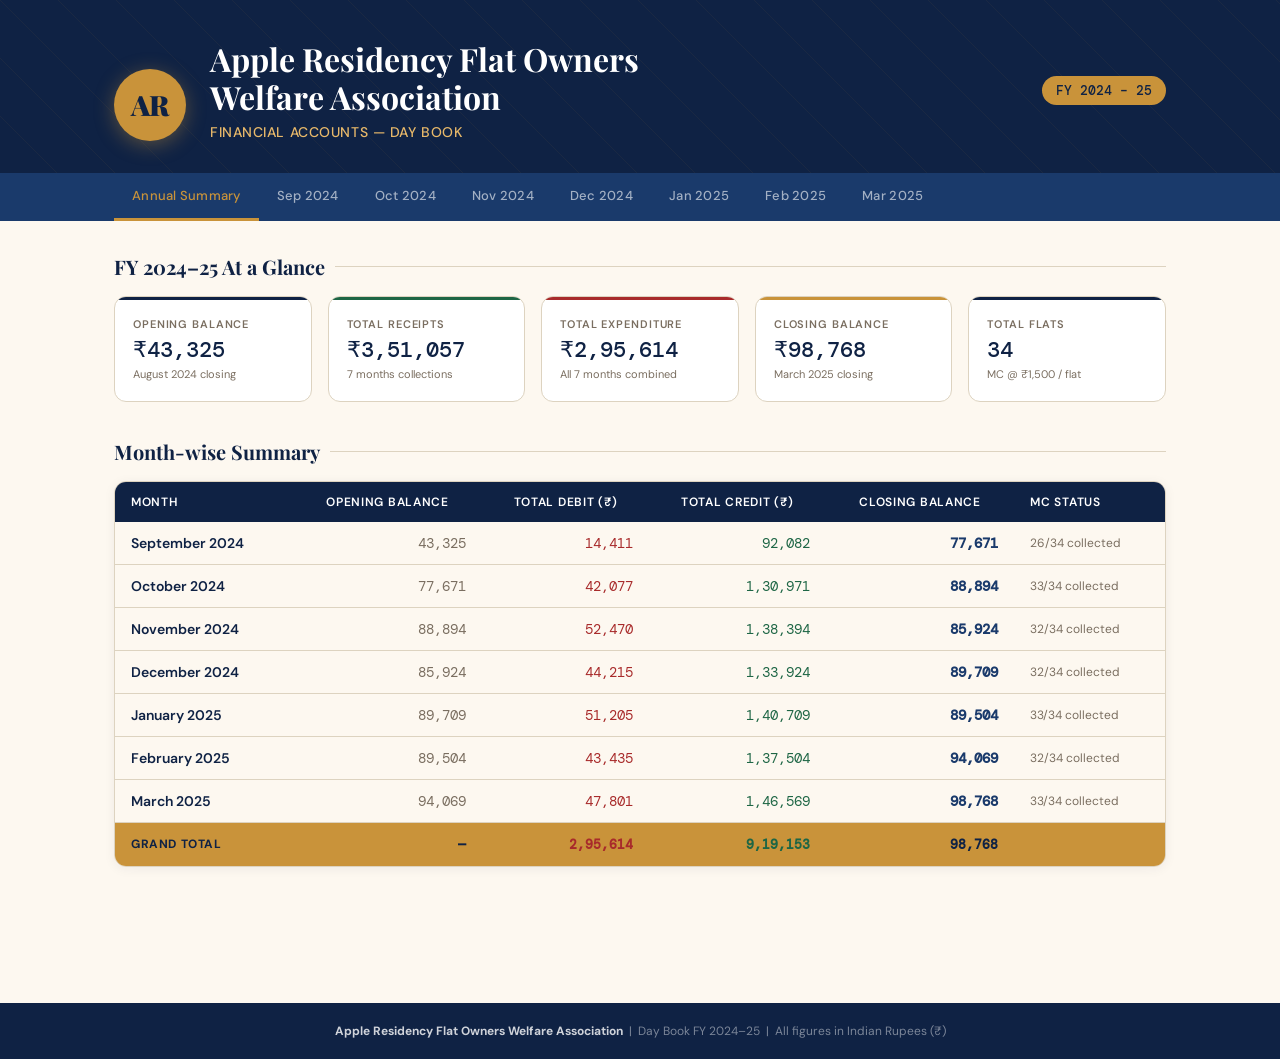
==== commit ccb2e842: "Add files via upload" ====
--- a/daybook.html
+++ b/daybook.html
@@ -355,12 +355,12 @@
       </div>
       <div class="card c-green">
         <div class="card-label">Total Receipts</div>
-        <div class="card-value">₹8,86,153</div>
-        <div class="card-sub">All 7 months combined</div>
+        <div class="card-value">₹3,51,057</div>
+        <div class="card-sub">7 months collections</div>
       </div>
       <div class="card c-red">
         <div class="card-label">Total Expenditure</div>
-        <div class="card-value">₹3,35,614</div>
+        <div class="card-value">₹2,95,614</div>
         <div class="card-sub">All 7 months combined</div>
       </div>
       <div class="card c-gold">
@@ -403,7 +403,7 @@
           <tr>
             <td style="font-family:'DM Sans',sans-serif;font-weight:700;color:var(--navy)">Grand Total</td>
             <td style="text-align:right">—</td>
-            <td style="text-align:right;color:var(--red)">3,35,614</td>
+            <td style="text-align:right;color:var(--red)">2,95,614</td>
             <td style="text-align:right;color:var(--green)">9,19,153</td>
             <td style="text-align:right;color:var(--navy)">98,768</td>
             <td></td>
